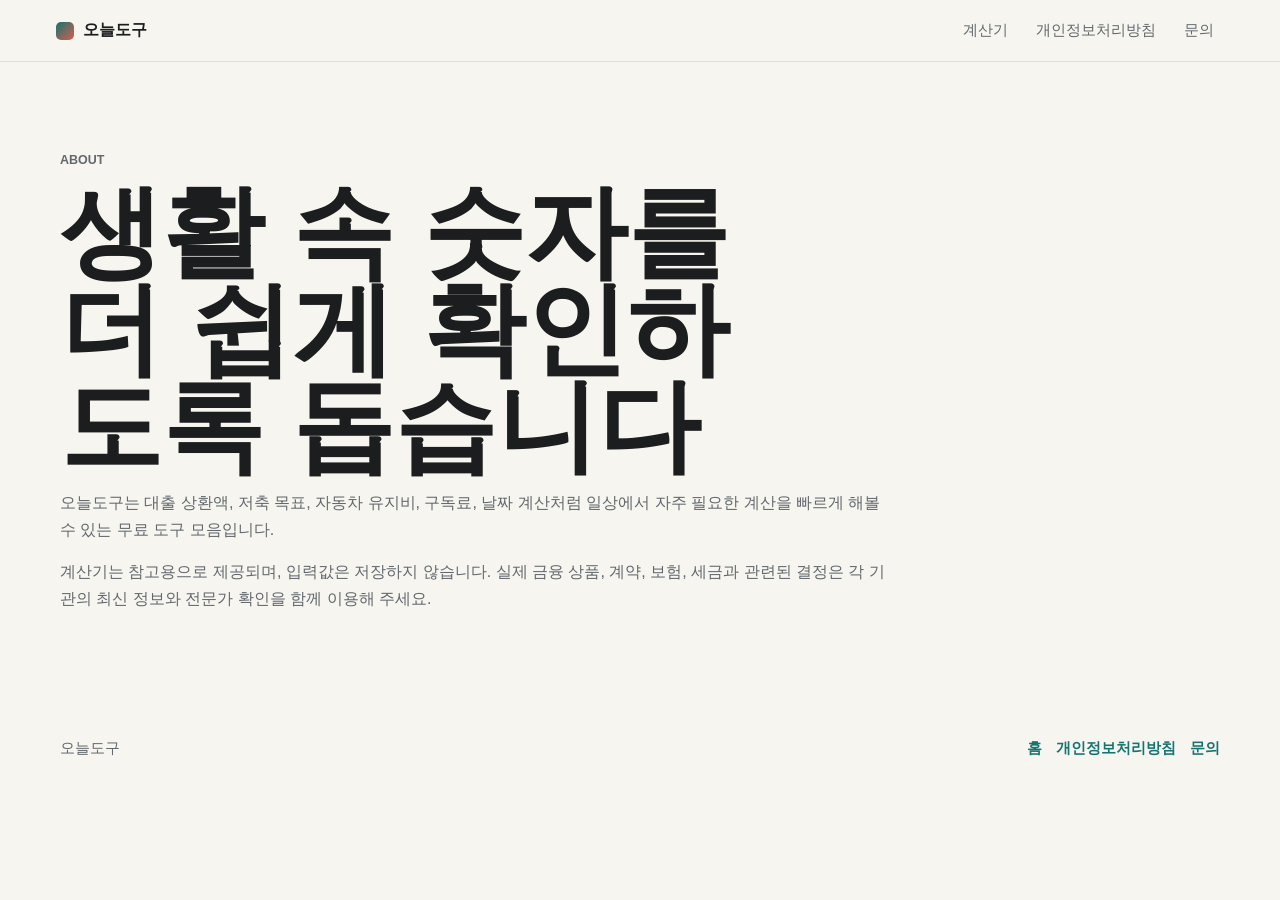
==== about.html @ f992bd96 "Improve site trust pages" ====
<!doctype html>
<html lang="ko">
  <head>
    <meta charset="UTF-8" />
    <meta name="viewport" content="width=device-width, initial-scale=1.0" />
    <title>소개 | 오늘도구</title>
    <meta
      name="description"
      content="오늘도구는 생활비, 예산, 구독료, D-day 등을 빠르게 계산할 수 있는 무료 생활 계산기 모음입니다."
    />
    <meta name="google-adsense-account" content="ca-pub-8673489009137936" />
    <link rel="stylesheet" href="styles.css" />
    <script
      async
      src="https://pagead2.googlesyndication.com/pagead/js/adsbygoogle.js?client=ca-pub-8673489009137936"
      crossorigin="anonymous"
    ></script>
  </head>
  <body>
    <header class="topbar">
      <a class="brand" href="index.html" aria-label="오늘도구 홈">
        <span aria-hidden="true"></span>
        오늘도구
      </a>
      <nav aria-label="사이트 메뉴">
        <a href="index.html#tools">계산기</a>
        <a href="privacy.html">개인정보처리방침</a>
        <a href="contact.html">문의</a>
      </nav>
    </header>
    <main>
      <section class="page">
        <p class="eyebrow">About</p>
        <h1>생활 속 숫자를 더 쉽게 확인하도록 돕습니다</h1>
        <p>
          오늘도구는 대출 상환액, 저축 목표, 자동차 유지비, 구독료, 날짜 계산처럼
          일상에서 자주 필요한 계산을 빠르게 해볼 수 있는 무료 도구 모음입니다.
        </p>
        <p>
          계산기는 참고용으로 제공되며, 입력값은 저장하지 않습니다. 실제 금융 상품,
          계약, 보험, 세금과 관련된 결정은 각 기관의 최신 정보와 전문가 확인을 함께
          이용해 주세요.
        </p>
      </section>
    </main>
    <footer>
      <span>오늘도구</span>
      <span>
        <a href="index.html">홈</a>
        <a href="privacy.html">개인정보처리방침</a>
        <a href="contact.html">문의</a>
      </span>
    </footer>
  </body>
</html>
---- styles.css ----
:root {
  color-scheme: light;
  --ink: #1b1d1f;
  --muted: #62686d;
  --paper: #f7f5f0;
  --surface: #ffffff;
  --line: #ded8ce;
  --teal: #14746f;
  --coral: #d95d4f;
  --yellow: #d8a536;
  --blue: #234d6f;
  --shadow: 0 18px 46px rgba(27, 29, 31, 0.12);
}

* {
  box-sizing: border-box;
}

html {
  scroll-behavior: smooth;
}

body {
  margin: 0;
  min-width: 320px;
  background: var(--paper);
  color: var(--ink);
  font-family:
    Inter, Pretendard, -apple-system, BlinkMacSystemFont, "Segoe UI", sans-serif;
}

a {
  color: inherit;
  text-decoration: none;
}

button,
input {
  font: inherit;
}

.topbar {
  position: sticky;
  top: 0;
  z-index: 10;
  min-height: 62px;
  display: flex;
  align-items: center;
  justify-content: space-between;
  gap: 24px;
  padding: 0 clamp(16px, 5vw, 56px);
  border-bottom: 1px solid rgba(222, 216, 206, 0.8);
  background: rgba(247, 245, 240, 0.9);
  backdrop-filter: blur(14px);
}

.brand {
  display: inline-flex;
  align-items: center;
  gap: 9px;
  font-weight: 900;
}

.brand span {
  width: 18px;
  height: 18px;
  border-radius: 5px;
  background: linear-gradient(135deg, var(--teal), var(--coral));
}

nav {
  display: flex;
  flex-wrap: wrap;
  justify-content: flex-end;
  gap: 8px;
  color: var(--muted);
  font-size: 0.92rem;
}

nav a {
  padding: 8px 10px;
  border-radius: 8px;
}

nav a:hover {
  background: #ebe5dc;
  color: var(--ink);
}

main {
  width: min(1160px, calc(100% - 32px));
  margin: 0 auto;
}

.hero {
  min-height: calc(100svh - 62px);
  display: grid;
  grid-template-columns: minmax(0, 0.92fr) minmax(320px, 1.08fr);
  gap: clamp(24px, 6vw, 72px);
  align-items: center;
  padding: 42px 0 56px;
}

.eyebrow {
  margin: 0 0 12px;
  color: var(--teal);
  font-size: 0.78rem;
  font-weight: 900;
  letter-spacing: 0;
  text-transform: uppercase;
}

h1,
h2,
h3,
p {
  overflow-wrap: anywhere;
}

h1 {
  margin: 0;
  max-width: 12ch;
  font-size: clamp(3.2rem, 9vw, 6.4rem);
  line-height: 0.95;
  letter-spacing: 0;
}

.hero p:not(.eyebrow) {
  max-width: 660px;
  color: var(--muted);
  font-size: clamp(1rem, 2vw, 1.16rem);
  line-height: 1.72;
}

.hero__actions {
  display: flex;
  flex-wrap: wrap;
  gap: 10px;
  margin-top: 28px;
}

.button {
  min-height: 46px;
  display: inline-flex;
  align-items: center;
  justify-content: center;
  border: 1px solid transparent;
  border-radius: 8px;
  padding: 0 16px;
  cursor: pointer;
  transition:
    transform 160ms ease,
    border-color 160ms ease,
    background 160ms ease;
}

.button:hover {
  transform: translateY(-1px);
}

.button--primary {
  background: var(--teal);
  color: #fff;
  box-shadow: 0 16px 30px rgba(20, 116, 111, 0.22);
}

.button--quiet {
  border-color: var(--line);
  background: rgba(255, 255, 255, 0.55);
}

.button--secondary {
  width: 100%;
  background: var(--blue);
  color: #fff;
}

.hero__visual {
  margin: 0;
  border: 1px solid var(--line);
  border-radius: 8px;
  background: var(--surface);
  box-shadow: var(--shadow);
  overflow: hidden;
}

.hero__visual img {
  display: block;
  width: 100%;
  aspect-ratio: 16 / 10;
  object-fit: cover;
}

.trust-strip {
  display: grid;
  grid-template-columns: repeat(3, minmax(0, 1fr));
  gap: 1px;
  border: 1px solid var(--line);
  border-radius: 8px;
  background: var(--line);
  overflow: hidden;
}

.trust-strip div {
  min-height: 104px;
  display: grid;
  align-content: center;
  gap: 7px;
  padding: 20px;
  background: var(--surface);
}

.trust-strip strong {
  font-size: 1.2rem;
}

.trust-strip span,
.tool p,
.tips p,
.faq p,
.page p,
.notice p,
footer {
  color: var(--muted);
  line-height: 1.65;
}

.tool-grid {
  display: grid;
  grid-template-columns: repeat(2, minmax(0, 1fr));
  gap: 16px;
  padding: 48px 0 70px;
}

.section-heading {
  padding: 70px 0 0;
}

.section-heading h2,
.tips h2 {
  margin: 0;
  font-size: clamp(2rem, 5vw, 4rem);
  line-height: 1.04;
  letter-spacing: 0;
}

.section-heading p:last-child {
  max-width: 620px;
  color: var(--muted);
  line-height: 1.65;
}

.tool {
  display: grid;
  grid-template-rows: auto auto 1fr;
  gap: 20px;
  border: 1px solid var(--line);
  border-radius: 8px;
  padding: clamp(20px, 4vw, 30px);
  background: var(--surface);
  box-shadow: 0 10px 28px rgba(27, 29, 31, 0.06);
}

.tool__header h2,
.tips h2 {
  margin: 0;
  font-size: clamp(1.7rem, 4vw, 3.2rem);
  line-height: 1.05;
  letter-spacing: 0;
}

.tool__header p:last-child {
  margin-bottom: 0;
}

.calculator {
  display: grid;
  grid-template-columns: repeat(2, minmax(0, 1fr));
  gap: 12px;
}

.calculator label {
  display: grid;
  gap: 7px;
  color: #363a3d;
  font-size: 0.92rem;
  font-weight: 800;
}

.calculator input {
  width: 100%;
  min-height: 44px;
  border: 1px solid var(--line);
  border-radius: 8px;
  padding: 0 12px;
  background: #fbfaf7;
  color: var(--ink);
}

.calculator input:focus {
  outline: 3px solid rgba(20, 116, 111, 0.18);
  border-color: var(--teal);
}

.calculator button {
  grid-column: 1 / -1;
}

.result {
  min-height: 126px;
  display: grid;
  gap: 8px;
  align-content: center;
  border-top: 1px solid var(--line);
  padding-top: 18px;
}

.metric {
  display: flex;
  justify-content: space-between;
  gap: 14px;
  align-items: baseline;
  font-size: 0.96rem;
}

.metric strong {
  color: var(--teal);
  font-size: clamp(1.2rem, 3vw, 1.8rem);
}

.result-note {
  margin: 6px 0 0;
  color: var(--muted);
  font-size: 0.9rem;
}

.tips {
  display: grid;
  grid-template-columns: minmax(240px, 0.7fr) minmax(0, 1.3fr);
  gap: 28px;
  padding: 28px 0 44px;
}

.tips__cards {
  display: grid;
  grid-template-columns: repeat(3, minmax(0, 1fr));
  gap: 12px;
}

.tips__cards article {
  border-top: 4px solid var(--yellow);
  padding-top: 18px;
}

.faq {
  display: grid;
  grid-template-columns: minmax(240px, 0.7fr) minmax(0, 1.3fr);
  gap: 28px;
  padding: 30px 0 48px;
}

.faq h2 {
  margin: 0;
  font-size: clamp(1.7rem, 4vw, 3.2rem);
  line-height: 1.05;
  letter-spacing: 0;
}

.faq__list {
  display: grid;
  gap: 10px;
}

.faq details {
  border: 1px solid var(--line);
  border-radius: 8px;
  padding: 18px 20px;
  background: var(--surface);
}

.faq summary {
  cursor: pointer;
  color: var(--ink);
  font-weight: 900;
}

.faq details p {
  margin: 12px 0 0;
}

.page {
  max-width: 840px;
  padding: 88px 0 72px;
}

.page h1 {
  max-width: 12ch;
}

.page h2 {
  margin: 34px 0 8px;
  font-size: clamp(1.3rem, 3vw, 2rem);
  line-height: 1.15;
}

.page a,
footer a {
  color: var(--teal);
  font-weight: 800;
}

.contact-box {
  display: grid;
  gap: 6px;
  border: 1px solid var(--line);
  border-radius: 8px;
  padding: 18px 20px;
  background: var(--surface);
}

.notice {
  border: 1px solid var(--line);
  border-radius: 8px;
  padding: 18px 20px;
  background: #fffcf4;
}

.notice p {
  margin: 0;
}

footer {
  width: min(1160px, calc(100% - 32px));
  display: flex;
  justify-content: space-between;
  gap: 20px;
  margin: 0 auto;
  padding: 36px 0 44px;
  font-size: 0.92rem;
}

footer span:last-child {
  display: flex;
  flex-wrap: wrap;
  gap: 14px;
}

@media (max-width: 860px) {
  .topbar {
    align-items: flex-start;
    flex-direction: column;
    padding-top: 12px;
    padding-bottom: 12px;
  }

  nav {
    justify-content: flex-start;
  }

  .hero,
  .trust-strip,
  .tool-grid,
  .tips,
  .tips__cards,
  .faq {
    display: block;
  }

  .hero {
    min-height: 0;
  }

  h1 {
    max-width: 9ch;
  }

  .hero__visual,
  .trust-strip div,
  .tool,
  .tips__cards article,
  .faq__list {
    margin-top: 14px;
  }

  .trust-strip {
    border-radius: 8px;
    overflow: hidden;
  }

  .tool-grid {
    padding-top: 30px;
  }

  .calculator {
    grid-template-columns: 1fr;
  }

  footer {
    flex-direction: column;
  }
}
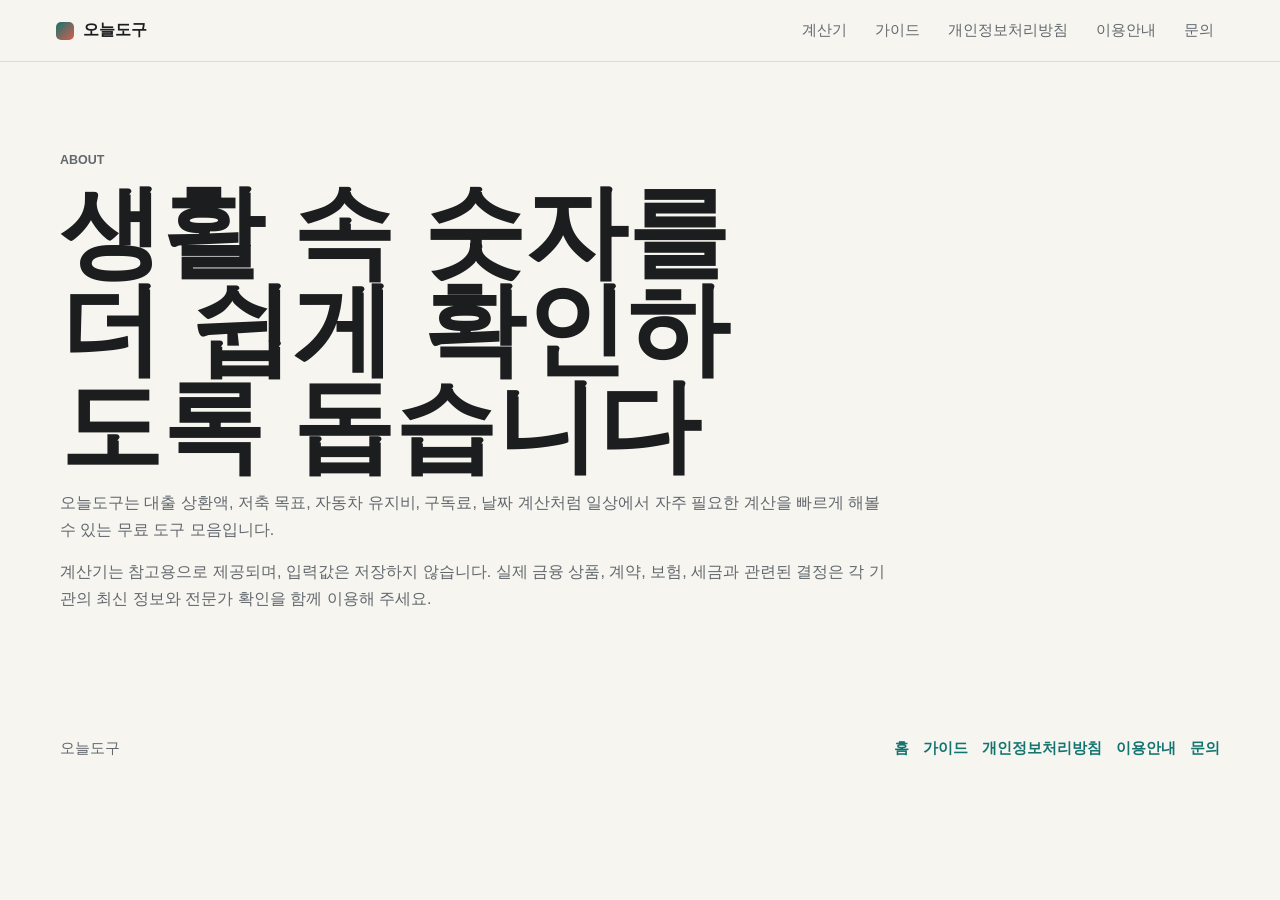
==== commit 04efc1c5: "Expand calculator content for site quality" ====
--- a/about.html
+++ b/about.html
@@ -24,7 +24,9 @@
       </a>
       <nav aria-label="사이트 메뉴">
         <a href="index.html#tools">계산기</a>
+        <a href="guides.html">가이드</a>
         <a href="privacy.html">개인정보처리방침</a>
+        <a href="terms.html">이용안내</a>
         <a href="contact.html">문의</a>
       </nav>
     </header>
@@ -47,7 +49,9 @@
       <span>오늘도구</span>
       <span>
         <a href="index.html">홈</a>
+        <a href="guides.html">가이드</a>
         <a href="privacy.html">개인정보처리방침</a>
+        <a href="terms.html">이용안내</a>
         <a href="contact.html">문의</a>
       </span>
     </footer>
--- a/styles.css
+++ b/styles.css
@@ -35,7 +35,8 @@
 }
 
 button,
-input {
+input,
+select {
   font: inherit;
 }
 
@@ -287,7 +288,8 @@
   font-weight: 800;
 }
 
-.calculator input {
+.calculator input,
+.calculator select {
   width: 100%;
   min-height: 44px;
   border: 1px solid var(--line);
@@ -297,7 +299,8 @@
   color: var(--ink);
 }
 
-.calculator input:focus {
+.calculator input:focus,
+.calculator select:focus {
   outline: 3px solid rgba(20, 116, 111, 0.18);
   border-color: var(--teal);
 }
@@ -352,6 +355,43 @@
   padding-top: 18px;
 }
 
+.guide {
+  display: grid;
+  grid-template-columns: minmax(240px, 0.7fr) minmax(0, 1.3fr);
+  gap: 28px;
+  padding: 18px 0 48px;
+}
+
+.guide h2 {
+  margin: 0;
+  font-size: clamp(1.7rem, 4vw, 3.2rem);
+  line-height: 1.05;
+  letter-spacing: 0;
+}
+
+.guide__content {
+  display: grid;
+  gap: 14px;
+}
+
+.guide__content article {
+  border: 1px solid var(--line);
+  border-radius: 8px;
+  padding: 20px;
+  background: var(--surface);
+}
+
+.guide__content h3 {
+  margin: 0 0 8px;
+  font-size: 1.1rem;
+}
+
+.guide__content p {
+  margin: 0;
+  color: var(--muted);
+  line-height: 1.65;
+}
+
 .faq {
   display: grid;
   grid-template-columns: minmax(240px, 0.7fr) minmax(0, 1.3fr);
@@ -393,6 +433,10 @@
   padding: 88px 0 72px;
 }
 
+.page--wide {
+  max-width: 980px;
+}
+
 .page h1 {
   max-width: 12ch;
 }
@@ -416,6 +460,23 @@
   border-radius: 8px;
   padding: 18px 20px;
   background: var(--surface);
+}
+
+.article-list {
+  display: grid;
+  gap: 16px;
+  margin-top: 28px;
+}
+
+.article-list article {
+  border: 1px solid var(--line);
+  border-radius: 8px;
+  padding: clamp(20px, 4vw, 28px);
+  background: var(--surface);
+}
+
+.article-list h2 {
+  margin-top: 0;
 }
 
 .notice {
@@ -462,6 +523,7 @@
   .tool-grid,
   .tips,
   .tips__cards,
+  .guide,
   .faq {
     display: block;
   }
@@ -478,6 +540,7 @@
   .trust-strip div,
   .tool,
   .tips__cards article,
+  .guide__content,
   .faq__list {
     margin-top: 14px;
   }
